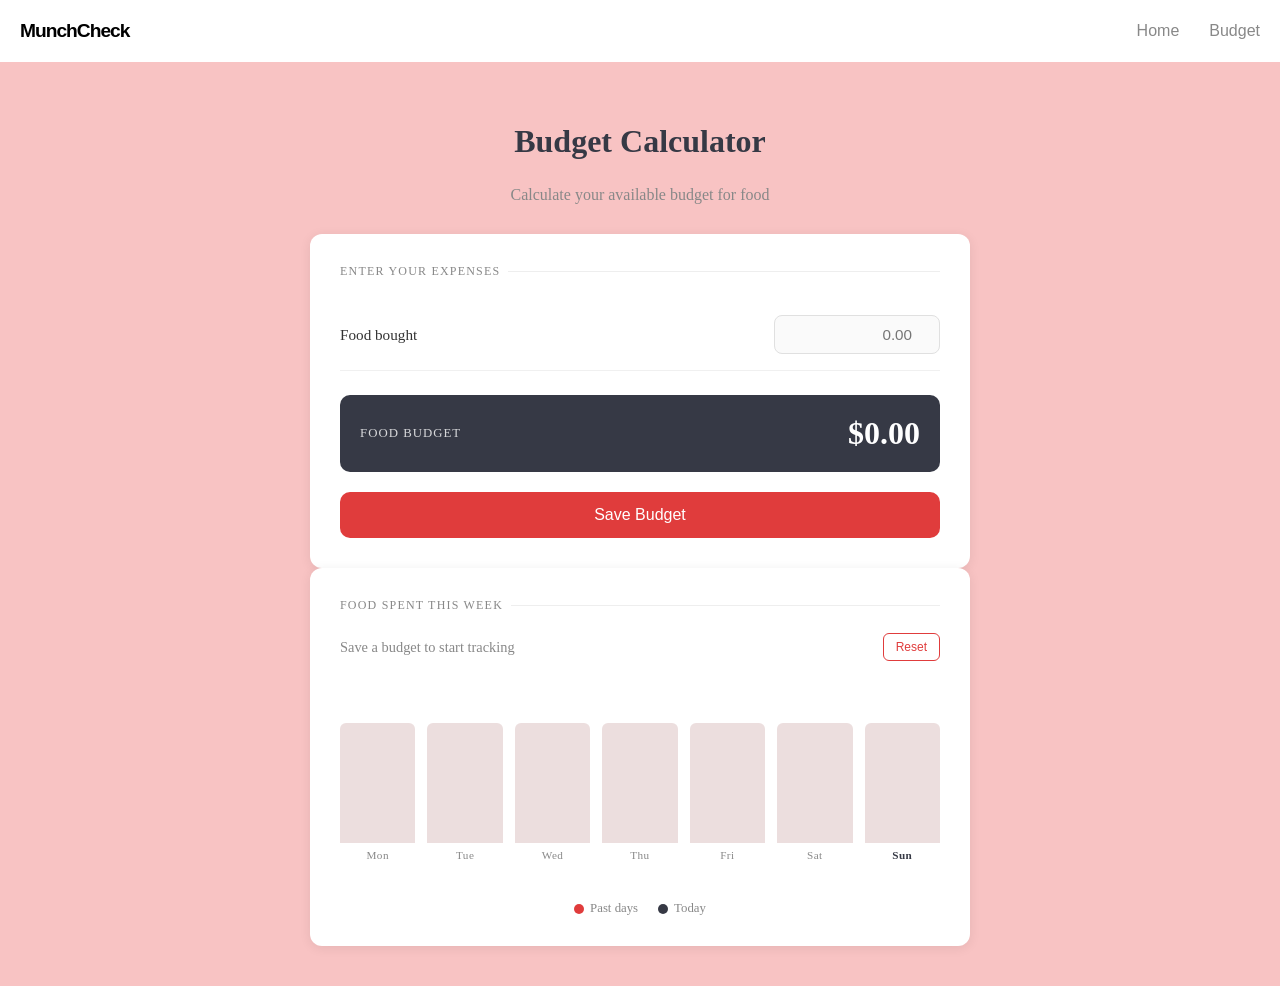
==== calculator.html @ 70b82c5c "commit 1" ====
<!DOCTYPE html>
<html lang="en">
<head>
    <meta charset="UTF-8">
    <meta name="viewport" content="width=device-width, initial-scale=1.0">
    <title>MunchCheck — Budget</title>
    <link rel="stylesheet" href="style.css">
</head>
<body>
    <nav class="nav-bar">
        <div class="nav-logo">MunchCheck</div>
        <div class="nav-links">
            <a href="index.html">Home</a>
            <a href="calculator.html">Budget</a>
        </div>
    </nav>

    <main>
        <h1>Budget Calculator</h1>
        <p>Calculate your available budget for food</p>
        
        <div class="card">
            <div class="card-label">Enter Your Expenses</div>
            
            <div class="field">
                <label for="total-cash">Food bought</label>
                <input type="number" id="total-cash" placeholder="0.00" step="0.01">
            </div>
            
            <div class="result-row">
                <div class="result-label">FOOD BUDGET</div>
                <div class="result-value" id="final-budget">$0.00</div>
            </div>
            
            <button class="save-btn" id="save-budget">Save Budget</button>
        </div>

        <div class="card">
            <div class="card-label">Food Spent This Week</div>
            <div class="chart-wrap">
                <div class="chart-controls">
                    <span id="chart-subtitle">No spending logged yet</span>
                    <button class="reset-btn" id="reset-chart">Reset</button>
                </div>
                <div class="bars" id="bars-container"></div>
                <div class="chart-legend">
                    <div class="legend-item">
                        <div class="legend-dot past"></div>
                        Past days
                    </div>
                    <div class="legend-item">
                        <div class="legend-dot current"></div>
                        Today
                    </div>
                </div>
            </div>
        </div>
    </main>

    <div class="toast" id="toast"></div>

    <script src="script.js"></script>
</body>
</html>


</main>

<div class="toast" id="toast"></div>

<script>
    const $ = id => document.getElementById(id);
    const DAYS = ['Sun','Mon','Tue','Wed','Thu','Fri','Sat'];

    function getDayKey(date = new Date()) {
        return `${date.getFullYear()}-${String(date.getMonth()+1).padStart(2,'0')}-${String(date.getDate()).padStart(2,'0')}`;
    }

    function loadHistory() {
        try { return JSON.parse(localStorage.getItem('munchDailySpend') || '{}'); }
        catch { return {}; }
    }
    function saveHistory(h) { localStorage.setItem('munchDailySpend', JSON.stringify(h)); }

    function showToast(msg) {
        const t = $('toast');
        t.textContent = msg;
        t.classList.add('show');
        setTimeout(() => t.classList.remove('show'), 2600);
    }

    function calculate() {
        const val = parseFloat($('food-budget').value) || 0;
        $('final-budget').textContent = `$${val.toFixed(2)}`;
        return val;
    }
    $('food-budget').addEventListener('input', calculate);

    $('save-budget').addEventListener('click', () => {
        const budget = calculate();
        if (budget <= 0) { showToast('Enter a budget amount first.'); return; }

        localStorage.setItem('munchBudget', budget);

        const history = loadHistory();
        const todayKey = getDayKey();
        history[todayKey] = budget;
        saveHistory(history);

        renderChart();
        showToast(`Budget saved! You can spend $${budget.toFixed(2)} on food.`);
        setTimeout(() => { window.location.href = 'index.html'; }, 1800);
    });

    function renderChart() {
        const history = loadHistory();
        const now = new Date();

        const days = [];
        for (let i = 6; i >= 0; i--) {
            const d = new Date(now);
            d.setDate(now.getDate() - i);
            days.push({ key: getDayKey(d), label: DAYS[d.getDay()], isToday: i === 0 });
        }

        const values = days.map(d => history[d.key] || 0);
        const max = Math.max(...values, 1);
        const weekTotal = values.reduce((a, b) => a + b, 0);

        $('chart-subtitle').textContent = weekTotal > 0
            ? `$${weekTotal.toFixed(2)} budgeted this week`
            : 'Save a budget to start tracking';

        const container = $('bars-container');
        container.innerHTML = '';

        days.forEach(({ key, label, isToday }) => {
            const amount = history[key] || 0;
            const pct = (amount / max) * 100;

            const col = document.createElement('div');
            col.className = 'bar-col';
            col.innerHTML = `
                <div class="bar-amount">${amount > 0 ? '$' + amount.toFixed(0) : ''}</div>
                <div class="bar-track">
                    <div class="bar-fill ${isToday ? 'today' : ''}" style="height:0%"></div>
                </div>
                <div class="bar-day ${isToday ? 'today-label' : ''}">${label}</div>
            `;
            container.appendChild(col);

            requestAnimationFrame(() => requestAnimationFrame(() => {
                col.querySelector('.bar-fill').style.height = pct + '%';
            }));
        });
    }

    $('reset-chart').addEventListener('click', () => {
        if (confirm("Clear this week's spending history?")) {
            localStorage.removeItem('munchDailySpend');
            renderChart();
            showToast('History cleared.');
        }
    });

    calculate();
    renderChart();
</script>

</body>
</html>
---- style.css ----
body{
    background-color: #f8c3c3;
    margin:0px;
}

/* Minimalist Name Bar */
.nav-bar {
    display: flex;
    justify-content: space-between;
    align-items: center;
    padding: 20px 20px;
    background: #ffffff;
    font-family: -apple-system, BlinkMacSystemFont, "Segoe UI", Roboto, sans-serif;
}

.nav-logo {
    font-weight: 800;
    font-size: 1.2rem;
    letter-spacing: -1px;
    color: #000;
}

.nav-links {
    display: flex;
    gap: 30px;
}

.nav-links a {
    text-decoration: none;
    color: #888; /* Subtle gray */
    font-size: 1rem;
    font-weight: 500;
    transition: color 0.2s ease;
}

.nav-links a:hover {
    color: #000; /* Turns black on hover */
}

.food-card {
    border: 1px solid #ddd;
    border-radius: 8px;
    padding: 15px;
    margin: 10px 0;
    background: #fff;
    cursor: pointer;
    transition: box-shadow 0.2s ease;
}

.food-card:hover {
    box-shadow: 0 4px 8px rgba(0,0,0,0.1);
}

.food-info {
    margin-bottom: 10px;
}

.price {
    font-weight: bold;
    color: #333;
}

.wallet-container {
    background: #ffffff;
    border-radius: 12px;
    padding: 30px;
    box-shadow: 0 2px 12px rgba(0,0,0,0.08);
    max-width: 400px;
    margin: 20px auto;
}

.balance-display {
    text-align: center;
}

.balance-display p {
    color: #888;
    font-size: 0.9rem;
    margin: 0 0 10px 0;
}

.balance-display h2 {
    color: #363945;
    font-size: 2.5rem;
    margin: 10px 0;
}

#credit-status {
    color: #26a69a;
    font-size: 0.9rem;
    margin-top: 10px;
}

#munch-list h3 {
    color: #363945;
    margin: 20px 0 15px 0;
}

#food-container {
    display: flex;
    flex-direction: column;
    gap: 10px;
}

main{
    display:flex;
    justify-content: center;
    flex-direction: column;
    align-items: center;
    max-width: 600px;
    margin: 0 auto;
    padding: 40px 20px;
}

main h1 {
    color: #363945;
    font-size: 2rem;
    margin-bottom: 10px;
}

main p {
    color: #888;
    margin-bottom: 30px;
}

.card {
    background: #ffffff;
    border-radius: 12px;
    padding: 30px;
    box-shadow: 0 2px 12px rgba(0,0,0,0.08);
    width: 100%;
}

.card-label {
    font-size: 0.75rem;
    letter-spacing: 0.1em;
    text-transform: uppercase;
    color: #888;
    margin-bottom: 20px;
    display: flex;
    align-items: center;
    gap: 8px;
}

.card-label::after {
    content: '';
    flex: 1;
    height: 1px;
    background: #eee;
}

.field {
    display: flex;
    justify-content: space-between;
    align-items: center;
    padding: 16px 0;
    gap: 12px;
    border-bottom: 1px solid #f0f0f0;
}

.field:last-of-type {
    border-bottom: none;
}

.field label {
    font-size: 0.95rem;
    color: #333;
    flex: 1;
}

.field input[type="number"] {
    width: 140px;
    padding: 10px 12px;
    border: 1.5px solid #e0e0e0;
    border-radius: 8px;
    font-size: 0.95rem;
    text-align: right;
    background: #fafafa;
    transition: border-color 0.2s;
}

.field input[type="number"]:focus {
    outline: none;
    border-color: #e03c3c;
    background: #fff;
}

.result-row {
    display: flex;
    justify-content: space-between;
    align-items: center;
    margin-top: 24px;
    padding: 20px;
    background: #363945;
    border-radius: 10px;
    color: #fff;
}

.result-label {
    font-size: 0.8rem;
    letter-spacing: 0.08em;
    opacity: 0.8;
}

.result-value {
    font-size: 2rem;
    font-weight: bold;
}

.save-btn {
    width: 100%;
    margin-top: 20px;
    padding: 14px;
    background: #e03c3c;
    color: #fff;
    font-size: 1rem;
    font-weight: 500;
    border: none;
    border-radius: 10px;
    cursor: pointer;
    transition: background 0.2s, transform 0.15s;
}

.save-btn:hover {
    background: #c83030;
    transform: translateY(-1px);
}

.save-btn:active {
    transform: translateY(0);
}

.chart-wrap {
    display: flex;
    flex-direction: column;
    gap: 20px;
}

.chart-controls {
    display: flex;
    justify-content: space-between;
    align-items: center;
}

#chart-subtitle {
    font-size: 0.9rem;
    color: #888;
}

.reset-btn {
    font-family: -apple-system, BlinkMacSystemFont, "Segoe UI", Roboto, sans-serif;
    font-size: 0.75rem;
    color: #e03c3c;
    background: none;
    border: 1px solid #e03c3c;
    border-radius: 6px;
    padding: 6px 12px;
    cursor: pointer;
    transition: background 0.15s, color 0.15s;
}

.reset-btn:hover {
    background: #e03c3c;
    color: #fff;
}

.bars {
    display: flex;
    align-items: flex-end;
    gap: 12px;
    height: 160px;
    margin: 20px 0;
}

.bar-col {
    flex: 1;
    display: flex;
    flex-direction: column;
    align-items: center;
    gap: 6px;
    height: 100%;
    justify-content: flex-end;
}

.bar-amount {
    font-size: 0.7rem;
    color: #333;
    opacity: 0;
    transition: opacity 0.2s;
    white-space: nowrap;
}

.bar-col:hover .bar-amount {
    opacity: 1;
}

.bar-track {
    width: 100%;
    background: #ecdede;
    border-radius: 6px 6px 0 0;
    position: relative;
    height: 120px;
    overflow: hidden;
}

.bar-fill {
    position: absolute;
    bottom: 0;
    left: 0;
    right: 0;
    background: linear-gradient(to top, #e03c3c, #f07070);
    border-radius: 6px 6px 0 0;
    transition: height 0.6s cubic-bezier(0.34, 1.56, 0.64, 1);
}

.bar-fill.today {
    background: linear-gradient(to top, #363945, #6470a0);
}

.bar-day {
    font-size: 0.7rem;
    color: #888;
    letter-spacing: 0.04em;
}

.bar-day.today-label {
    color: #363945;
    font-weight: 600;
}

.chart-legend {
    display: flex;
    gap: 20px;
    justify-content: center;
}

.legend-item {
    display: flex;
    align-items: center;
    gap: 6px;
    font-size: 0.8rem;
    color: #888;
}

.legend-dot {
    width: 10px;
    height: 10px;
    border-radius: 50%;
}

.legend-dot.past {
    background: #e03c3c;
}

.legend-dot.current {
    background: #363945;
}

.toast {
    position: fixed;
    bottom: 32px;
    left: 50%;
    transform: translateX(-50%) translateY(80px);
    background: #363945;
    color: #fff;
    font-size: 0.85rem;
    padding: 12px 24px;
    border-radius: 40px;
    opacity: 0;
    transition: transform 0.35s cubic-bezier(0.34, 1.56, 0.64, 1), opacity 0.35s;
    pointer-events: none;
    z-index: 999;
    white-space: nowrap;
}

.toast.show {
    transform: translateX(-50%) translateY(0);
    opacity: 1;
}
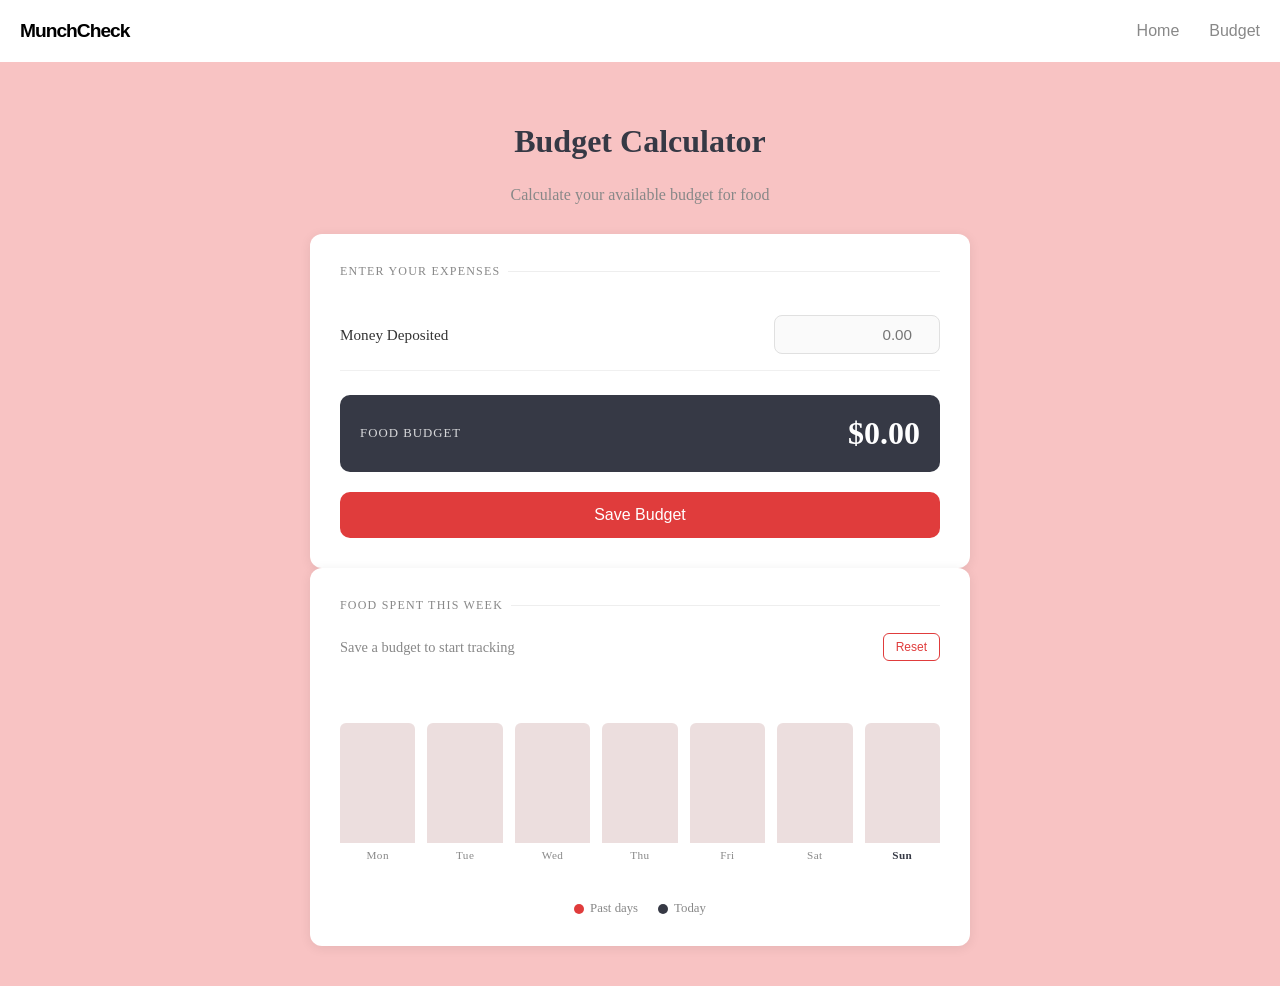
==== commit 3cb1b687: "commit 3" ====
--- a/calculator.html
+++ b/calculator.html
@@ -23,7 +23,7 @@
             <div class="card-label">Enter Your Expenses</div>
             
             <div class="field">
-                <label for="total-cash">Food bought</label>
+                <label for="total-cash">Money Deposited</label>
                 <input type="number" id="total-cash" placeholder="0.00" step="0.01">
             </div>
             
--- a/style.css
+++ b/style.css
@@ -1,6 +1,6 @@
 body{
     background-color: #f8c3c3;
-    margin:0px;
+    margin:0;
 }
 
 /* Minimalist Name Bar */
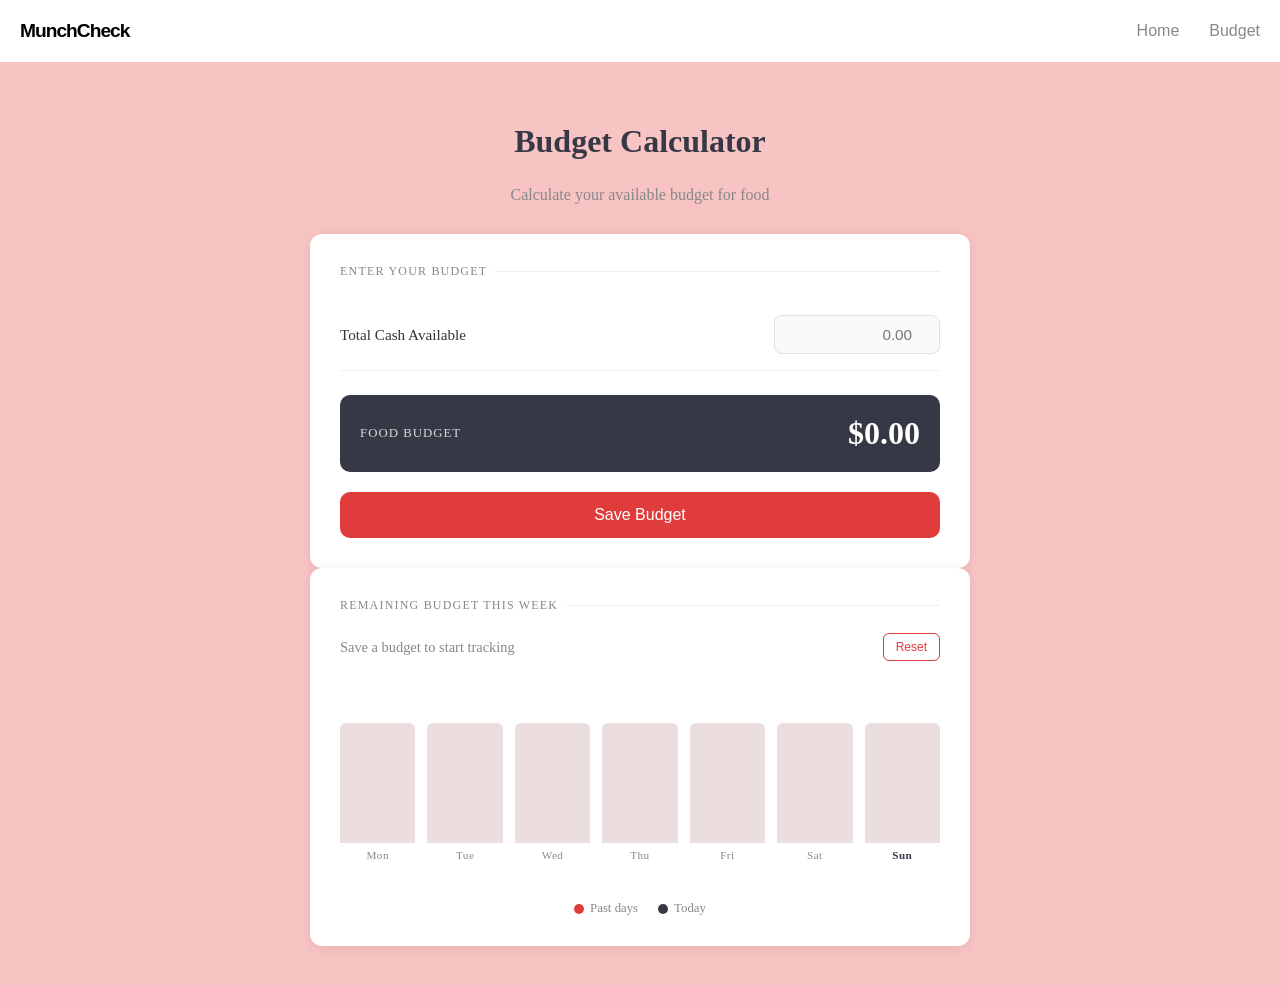
==== commit 21c8e06f: "Commit 4" ====
--- a/calculator.html
+++ b/calculator.html
@@ -20,11 +20,11 @@
         <p>Calculate your available budget for food</p>
         
         <div class="card">
-            <div class="card-label">Enter Your Expenses</div>
+            <div class="card-label">Enter Your Budget</div>
             
             <div class="field">
-                <label for="total-cash">Money Deposited</label>
-                <input type="number" id="total-cash" placeholder="0.00" step="0.01">
+                <label for="total-cash">Total Cash Available</label>
+                <input type="number" id="total-cash" placeholder="0.00" step="0.01" min="0">
             </div>
             
             <div class="result-row">
@@ -36,7 +36,7 @@
         </div>
 
         <div class="card">
-            <div class="card-label">Food Spent This Week</div>
+            <div class="card-label">Remaining Budget This Week</div>
             <div class="chart-wrap">
                 <div class="chart-controls">
                     <span id="chart-subtitle">No spending logged yet</span>
@@ -58,114 +58,6 @@
     </main>
 
     <div class="toast" id="toast"></div>
-
     <script src="script.js"></script>
 </body>
 </html>
-
-
-</main>
-
-<div class="toast" id="toast"></div>
-
-<script>
-    const $ = id => document.getElementById(id);
-    const DAYS = ['Sun','Mon','Tue','Wed','Thu','Fri','Sat'];
-
-    function getDayKey(date = new Date()) {
-        return `${date.getFullYear()}-${String(date.getMonth()+1).padStart(2,'0')}-${String(date.getDate()).padStart(2,'0')}`;
-    }
-
-    function loadHistory() {
-        try { return JSON.parse(localStorage.getItem('munchDailySpend') || '{}'); }
-        catch { return {}; }
-    }
-    function saveHistory(h) { localStorage.setItem('munchDailySpend', JSON.stringify(h)); }
-
-    function showToast(msg) {
-        const t = $('toast');
-        t.textContent = msg;
-        t.classList.add('show');
-        setTimeout(() => t.classList.remove('show'), 2600);
-    }
-
-    function calculate() {
-        const val = parseFloat($('food-budget').value) || 0;
-        $('final-budget').textContent = `$${val.toFixed(2)}`;
-        return val;
-    }
-    $('food-budget').addEventListener('input', calculate);
-
-    $('save-budget').addEventListener('click', () => {
-        const budget = calculate();
-        if (budget <= 0) { showToast('Enter a budget amount first.'); return; }
-
-        localStorage.setItem('munchBudget', budget);
-
-        const history = loadHistory();
-        const todayKey = getDayKey();
-        history[todayKey] = budget;
-        saveHistory(history);
-
-        renderChart();
-        showToast(`Budget saved! You can spend $${budget.toFixed(2)} on food.`);
-        setTimeout(() => { window.location.href = 'index.html'; }, 1800);
-    });
-
-    function renderChart() {
-        const history = loadHistory();
-        const now = new Date();
-
-        const days = [];
-        for (let i = 6; i >= 0; i--) {
-            const d = new Date(now);
-            d.setDate(now.getDate() - i);
-            days.push({ key: getDayKey(d), label: DAYS[d.getDay()], isToday: i === 0 });
-        }
-
-        const values = days.map(d => history[d.key] || 0);
-        const max = Math.max(...values, 1);
-        const weekTotal = values.reduce((a, b) => a + b, 0);
-
-        $('chart-subtitle').textContent = weekTotal > 0
-            ? `$${weekTotal.toFixed(2)} budgeted this week`
-            : 'Save a budget to start tracking';
-
-        const container = $('bars-container');
-        container.innerHTML = '';
-
-        days.forEach(({ key, label, isToday }) => {
-            const amount = history[key] || 0;
-            const pct = (amount / max) * 100;
-
-            const col = document.createElement('div');
-            col.className = 'bar-col';
-            col.innerHTML = `
-                <div class="bar-amount">${amount > 0 ? '$' + amount.toFixed(0) : ''}</div>
-                <div class="bar-track">
-                    <div class="bar-fill ${isToday ? 'today' : ''}" style="height:0%"></div>
-                </div>
-                <div class="bar-day ${isToday ? 'today-label' : ''}">${label}</div>
-            `;
-            container.appendChild(col);
-
-            requestAnimationFrame(() => requestAnimationFrame(() => {
-                col.querySelector('.bar-fill').style.height = pct + '%';
-            }));
-        });
-    }
-
-    $('reset-chart').addEventListener('click', () => {
-        if (confirm("Clear this week's spending history?")) {
-            localStorage.removeItem('munchDailySpend');
-            renderChart();
-            showToast('History cleared.');
-        }
-    });
-
-    calculate();
-    renderChart();
-</script>
-
-</body>
-</html>
--- a/style.css
+++ b/style.css
@@ -264,6 +264,59 @@
     color: #fff;
 }
 
+    .button-row {
+        display: flex;
+        gap: 12px;
+        flex-wrap: wrap;
+    }
+
+    .withdraw-btn {
+        background: #4a5568;
+    }
+
+    .withdraw-btn:hover {
+        background: #2d3748;
+    }
+
+    @media (max-width: 720px) {
+        .nav-bar {
+            flex-direction: column;
+            align-items: flex-start;
+            gap: 12px;
+            padding: 16px;
+        }
+
+        .nav-links {
+            flex-wrap: wrap;
+            gap: 12px;
+        }
+
+        main {
+            padding: 24px 16px;
+        }
+
+        .card {
+            padding: 22px;
+        }
+
+        .field {
+            flex-direction: column;
+            align-items: stretch;
+        }
+
+        .field input[type="number"] {
+            width: 100%;
+        }
+
+        .save-btn {
+            width: 100%;
+        }
+
+        .button-row {
+            flex-direction: column;
+        }
+    }
+
 .bars {
     display: flex;
     align-items: flex-end;
@@ -273,6 +326,7 @@
 }
 
 .bar-col {
+
     flex: 1;
     display: flex;
     flex-direction: column;
